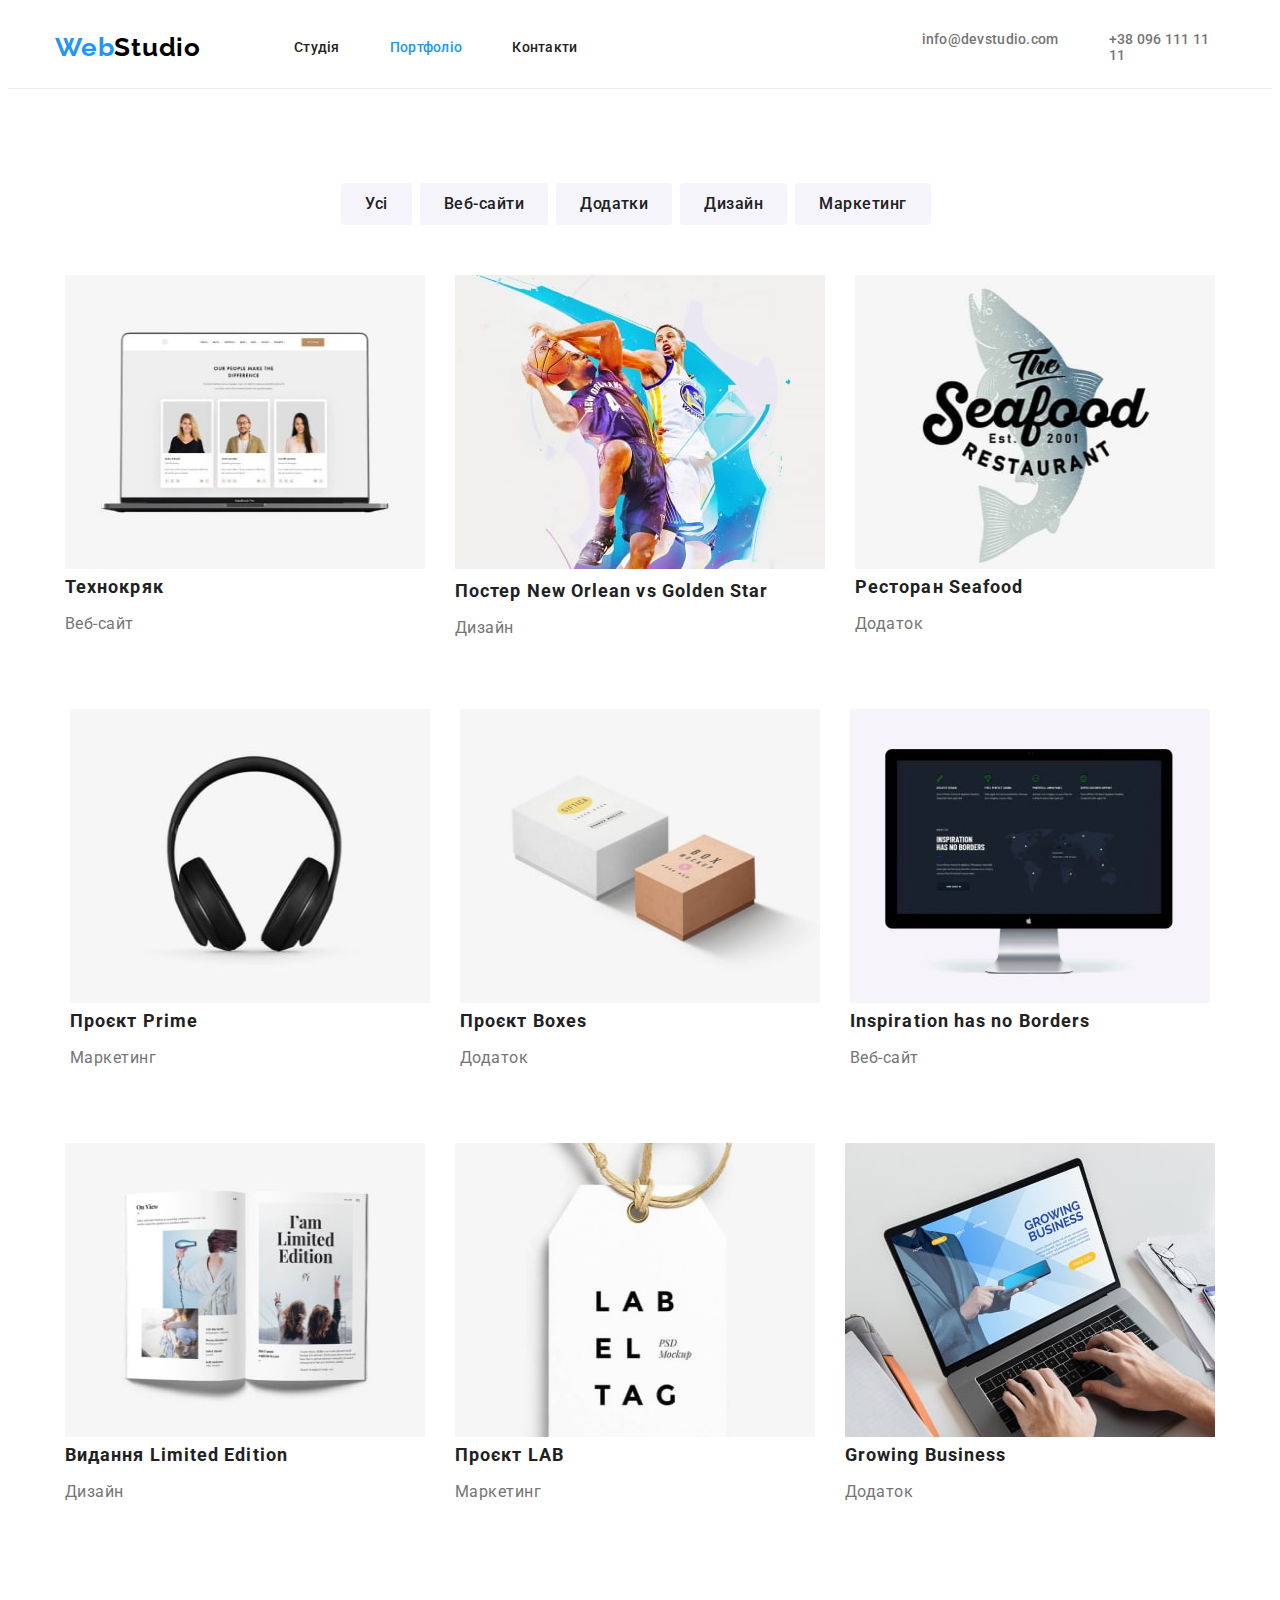
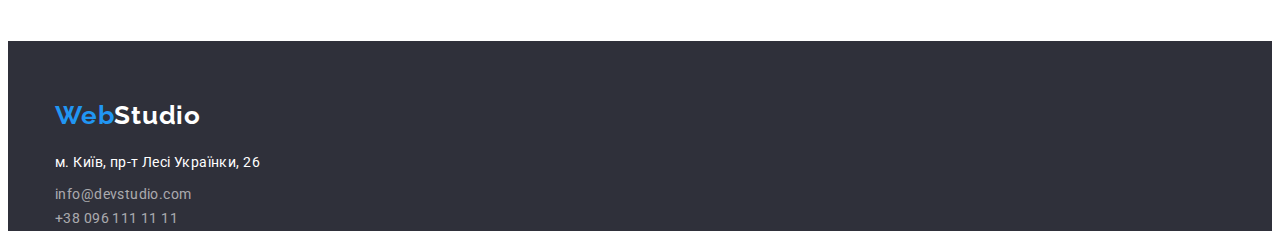
==== portfolio.html @ eb22073c "update css" ====
<!DOCTYPE html>
<html lang="uk">
  <head>
    <meta charset="UTF-8" />
    <meta http-equiv="X-UA-Compatible" content="IE=edge" />
    <meta name="viewport" content="width=device-width, initial-scale=1.0" />
    <link rel="preconnect" href="https://fonts.googleapis.com" />
    <link rel="preconnect" href="https://fonts.gstatic.com" crossorigin />
    <link
      href="https://fonts.googleapis.com/css2?family=Raleway:wght@700&family=Roboto:wght@400;500;700&display=swap"
      rel="stylesheet"
    />
    <link
      rel="stylesheet"
      href="https://cdnjs.cloudflare.com/ajax/libs/modern-normalize/1.1.0/modern-normalize.min.css"
      integrity="sha512-wpPYUAdjBVSE4KJnH1VR1HeZfpl1ub8YT/NKx4PuQ5NmX2tKuGu6U/JRp5y+Y8XG2tV+wKQpNHVUX03MfMFn9Q=="
      crossorigin="anonymous"
      referrerpolicy="no-referrer"
    />
    <link rel="stylesheet" href="./css/styles.css" />
    <title>WebStudio</title>
  </head>
  <body>
    <header class="header">
      <div class="container header-container">
        <nav class="header-nav">
          <a class="logo link" href="index.html"
            ><span class="logo-left-side">Web</span>Studio</a
          >
          <ul class="header-list">
            <li class="header-item">
              <a class="header-link link" href="index.html">Студія</a>
            </li>
            <li>
              <a class="header-link-blue link" href="portfolio.html"
                >Портфоліо</a
              >
            </li>
            <li>
              <a class="header-link link" href="#">Контакти</a>
            </li>
          </ul>
        </nav>
        <ul class="header-contacts">
          <li>
            <a
              class="header-contacts-list link"
              href="mailto:info@devstudio.com"
              >info@devstudio.com</a
            >
          </li>
          <li>
            <a class="header-contacts-link link" href="tel:+380961111111"
              >+38 096 111 11 11</a
            >
          </li>
        </ul>
      </div>
    </header>
    <main>
      <section class="filter-section section">
        <h1 class="visually-hidden">Портфоліо</h1>
        <div class="container">
          <ul class="filter-list list">
            <li class="filter-item">
              <button class="filter-button" type="button">Усі</button>
            </li>
            <li class="filter-item">
              <button class="filter-button" type="button">Веб-сайти</button>
            </li>
            <li class="filter-item">
              <button class="filter-button" type="button">Додатки</button>
            </li>
            <li class="filter-item">
              <button class="filter-button" type="button">Дизайн</button>
            </li>
            <li class="filter-item">
              <button class="filter-button" type="button">Маркетинг</button>
            </li>
          </ul>
        </div>
        <div class="container">
          <ul class="top-filter-list list">
            <li class="portfolio-item">
              <a class="link" href="#">
                <img
                  class="portfolio-image"
                  src="./images/tehnokryak.jpg"
                  alt="tehnokryak"
                  width="370"
                  height="294"
                />
                <div class="portfolio-image"></div>
                <h2 class="filter-title">Технокряк</h2>
                <p class="filter-text">Веб-сайт</p>
              </a>
            </li>
            <li class="portfolio-item">
              <a class="link" href="#">
                <img
                  src="./images/poster.jpg"
                  alt="poster"
                  width="370"
                  height="294"
                />
                <div class="portfolio-image"></div>
                <h2 class="filter-title">Постер New Orlean vs Golden Star</h2>
                <p class="filter-text">Дизайн</p>
              </a>
            </li>
            <li class="portfolio-item">
              <a class="link" href="#">
                <img
                  class="portfolio-image"
                  src="./images/restaurant.jpg"
                  alt="restaurant logo"
                  width="370"
                  height="294"
                />
                <div class="portfolio-image"></div>
                <h2 class="filter-title">Ресторан Seafood</h2>
                <p class="filter-text">Додаток</p></a
              >
            </li>
            <li class="portfolio-item">
              <a class="link" href="#">
                <img
                  class="portfolio-image"
                  src="./images/proektprime.jpg"
                  alt="headphone"
                  width="370"
                  height="294"
                />
                <div class="portfolio-image"></div>
                <h2 class="filter-title">Проєкт Prime</h2>
                <p class="filter-text">Маркетинг</p></a
              >
            </li>
            <li class="portfolio-item">
              <a class="link" href="#">
                <img
                  class="portfolio-image"
                  src="./images/proectboxes.jpg"
                  alt="boxes"
                  width="370"
                  height="294"
                />
                <div class="portfolio-image"></div>
                <h2 class="filter-title">Проєкт Boxes</h2>
                <p class="filter-text">Додаток</p>
              </a>
            </li>
            <li class="portfolio-item">
              <a class="link" href="#">
                <img
                  class="portfolio-image"
                  src="./images/inspiration.jpg"
                  alt="no borders"
                  width="370"
                  height="294"
                />
                <div class="portfolio-image"></div>
                <h2 class="filter-title">Inspiration has no Borders</h2>
                <p class="filter-text">Веб-сайт</p></a
              >
            </li>
            <li class="portfolio-item">
              <a class="link" href="#">
                <img
                  class="portfolio-image"
                  src="./images/limitededition.jpg"
                  alt="edition"
                  width="370"
                  height="294"
                />
                <div class="portfolio-image"></div>
                <h2 class="filter-title">Видання Limited Edition</h2>
                <p class="filter-text">Дизайн</p></a
              >
            </li>
            <li class="portfolio-item">
              <a class="link" href="#">
                <img
                  class="portfolio-image"
                  src="./images/proectlab.jpg"
                  alt="tag with an inscription"
                  width="370"
                  height="294"
                />
                <div class="portfolio-image"></div>
                <h2 class="filter-title">Проєкт LAB</h2>
                <p class="filter-text">Маркетинг</p></a
              >
            </li>
            <li>
              <a class="link" href="#">
                <img
                  class="portfolio-image"
                  src="./images/growingbusiness.jpg"
                  alt="work on a computer"
                  width="370"
                  height="294"
                />
                <div class="portfolio-image"></div>
                <h2 class="filter-title">Growing Business</h2>
                <p class="filter-text">Додаток</p></a
              >
            </li>
          </ul>
        </div>
      </section>
    </main>
    <footer class="footer-adress">
      <div class="container">
    <a class="logo-footer link" href="index.html"
            ><span class="logo-left-side">Web</span
            ><span class="logo-right-side">Studio</span></a
          >
          <address>
              <ul class="adress-list">
                <li class="footer-adress-item">
                  <a
                    class="footer-adress-link link"
                    href="https://goo.gl/maps/MC5bt9fXccvL5yPa8"
                    target="_blank"
                    rel="noopener noreferrer nofollow"
                  >
                    м. Київ, пр-т Лесі Українки, 26
                  </a>
                </li>
                <li class="footer-contacts-list">
                  <a
                    class="footer-contacts-link link"
                    href="mailto:info@devstudio.com"
                    >info@devstudio.com</a
                  >
                </li>
                <li class="footer-contacts-item">
                  <a class="footer-contacts-link link" href="tel:+380961111111"
                    >+38 096 111 11 11</a
                  >
                </li>
              </ul>
            </div>
          </address>
        </footer>
      </body>
    </html>
---- css/styles.css ----
:root {
  --top-color: #212121;
  --medium-color: #ffffff;
  --back-color: #2196f3;
  --main-fs: 14px;
  --logo-color: #000;
  --hero-color: #757575;
  --big-color: #2f303a;
  --small-color: #f5f4fa;
  --min-color: rgba(255, 255, 255, 0.6);
  --btn-color: #188ce8;
}
p,
h1,
h2,
h3,
h4,
h5,
h6 {
  margin: 0;
}
ul,
ol {
  margin: 0;
  padding-left: 0;
  list-style: none;
}
*,
::before,
::after {
  box-sizing: border-box;
}
body {
  font-family: "Roboto", sans-serif;
  color: var(--top-color);
  background-color: var(--medium-color);
}
.link {
  text-decoration: none;
}
.container {
  width: 1200px;
  padding-left: 15px;
  padding-right: 15px;
  margin-left: auto;
  margin-right: auto;
}
.section {
  padding-top: 94px;
  padding-bottom: 94px;
}
.img {
  display: block;
}
/*---------------HEADER--------------*/
.header {
  border-bottom: 1px solid #ececec;
}
.header-nav {
  display: flex;
  align-items: center;
  margin-left: auto;
}
.header-list {
  display: flex;
  gap: 50px;
  align-items: center;
}
.header-container {
  display: flex;
  height: 80px;
  align-items: center;
}

.logo {
  font-family: "Raleway", sans-serif;
  font-weight: 700;
  font-size: 26px;
  line-height: 1.14;
  letter-spacing: 0.03em;
  color: var(--logo-color);
  margin-right: 93px;
  text-decoration: none;
}
.logo-left-side {
  color: var(--back-color);
}
.header-link-blue {
  font-weight: 500;
  font-size: var(--main-fs);
  line-height: 1.14;
  letter-spacing: 0.02em;
  color: var(--back-color);
  display: block;
  padding-top: 32px;
  padding-bottom: 32px;
  text-decoration: none;
}
.header-link {
  font-weight: 500;
  font-size: var(--main-fs);
  line-height: 1.14;
  letter-spacing: 0.02em;
  color: var(--top-color);
  display: block;
  padding-top: 32px;
  padding-bottom: 32px;
  text-decoration: none;
}
.header-link:hover,
.header-link:focus {
  color: var(--back-color);
}
.header-contacts {
  display: flex;
  margin-left: 344px;
  gap: 50px;
}
.header-contacts-list {
  font-weight: 500;
  font-size: var(--main-fs);
  line-height: 1.14;
  letter-spacing: 0.02em;
  color: var(--hero-color);
  display: block;
  padding-top: 32px;
  padding-bottom: 32px;
  text-decoration: none;
}
.header-contacts-list:hover,
.header-contacts-list:focus {
  color: var(--back-color);
}
.header-contacts-link {
  font-weight: 500;
  font-size: var(--main-fs);
  line-height: 1.14;
  letter-spacing: 0.02em;
  color: var(--hero-color);
  display: block;
  padding-top: 32px;
  padding-bottom: 32px;
  text-decoration: none;
}
.header-contacts-link:hover,
.header-contacts-link:focus {
  color: var(--back-color);
}
/*-----------MAIN-----------*/

.hero {
  background-color: var(--big-color);
  text-align: center;
  padding-top: 200px;
  padding-bottom: 200px;
}
.container-hero {
  width: 1200px;
  padding-left: 15px;
  padding-right: 15px;
  margin-left: auto;
  margin-right: auto;
}
.hero-title {
  font-weight: 900;
  font-size: 44px;
  line-height: 1.36;
  text-align: center;
  letter-spacing: 0.06em;
  color: var(--medium-color);
  padding-bottom: 30px;
  max-width: 700px;
  margin: 0 auto;
}
/*----------????????????----------*/
.hero-button {
  font-family: inherit;
  font-style: normal;
  font-weight: 700;
  font-size: 16px;
  line-height: 1.88;
  border-radius: 4px;
  text-align: center;
  letter-spacing: 0.06em;
  color: var(--medium-color);
  background-color: var(--back-color);
  cursor: pointer;
  border-color: transparent;
  display: block;
  margin: 0 auto;
  padding: 10px 32px;
}

.hero-button:hover,
.hero-button:focus {
  background-color: var(--btn-color);
}

/*-------------FEATURES------------*/

.features {
  padding-bottom: 47px;
}
.visually-hidden {
  position: absolute;
  white-space: nowrap;
  width: 1px;
  height: 1px;
  overflow: hidden;
  border: 0;
  padding: 0;
  clip: rect(0 0 0 0);
  clip-path: inset(50%);
  margin: -1px;
}
.features-list {
  display: flex;
  gap: 30px;
}

.features-list-title {
  font-weight: 700;
  font-size: var(--main-fs);
  line-height: 1.14;
  letter-spacing: 0.03em;
  text-transform: uppercase;
  color: var(--top-color);
  height: 16px;
  width: 270px;
  margin-bottom: 10px;
}
.features-text {
  font-size: var(--main-fs);
  line-height: 1.71;
  letter-spacing: 0.03em;
  color: var(--hero-color);
}
/*--------------WORK------------*/
.working {
  padding-top: 47px;
}
.work-list {
  display: flex;
  justify-content: center;
}
.work-item {
  margin: 0 auto;
  margin-bottom: 94px;
}
.title {
  font-weight: 700;
  font-size: 36px;
  line-height: 1.17;
  text-align: center;
  letter-spacing: 0.03em;
  color: var(--top-color);
  padding-bottom: 50px;
}
.work-image {
  display: block;
  max-width: 100%;
}
/*-------------SPECIALISTS------------*/
.specialists {
  background-color: var(--small-color);
}
.specialists-list {
  display: flex;
  justify-content: center;
}
.specialists-image {
  display: block;
  max-width: 100%;
}
.specialists-div {
  padding: 30px 10px;
}

.top-title {
  font-weight: 700;
  font-size: 36px;
  line-height: 1.17;
  text-align: center;
  letter-spacing: 0.03em;
  color: var(--top-color);
  padding-bottom: 50px;
  margin: 0 auto;
}
.specialists-title {
  font-weight: 500;
  font-size: 16px;
  line-height: 1.2;
  text-align: center;
  letter-spacing: 0.03em;
  color: var(--top-color);
  margin-bottom: 10px;
}

.specialists-item {
  background-color: var(--medium-color);
  width: calc((100% - 90px) / 4);
  border-radius: 0px 0px 4px 4px;
  box-shadow: 0px 1px 3px;
}
.specialists-item:not(:last-child) {
  margin-right: 30px;
}
.specialists-text {
  font-size: 16px;
  line-height: 1.2;
  text-align: center;
  letter-spacing: 0.03em;
  color: var(--hero-color);
}
/*-------------FOOTER------------*/
.footer-adress {
  background-color: var(--big-color);
}
.logo-footer {
  font-family: "Raleway", sans-serif;
  font-weight: 700;
  font-size: 26px;
  line-height: 1.14;
  letter-spacing: 0.03em;
  color: var(--logo-color);
  display: block;
  padding-top: 60px;
  margin-bottom: 20px;
}
.logo-right-side {
  color: var(--medium-color);
}
.footer-adress-link {
  font-style: normal;
  font-size: var(--main-fs);
  line-height: 1.71;
  letter-spacing: 0.03em;
  color: var(--medium-color);
  display: block;
  margin-bottom: 9px;
}
.footer-adress-link:hover,
.footer-adress-link:focus {
  color: var(--back-color);
}
.footer-contacts-link {
  font-style: normal;
  font-size: var(--main-fs);
  line-height: 1.71;
  letter-spacing: 0.03em;
  color: var(--min-color);
  display: block;
  margin-bottom: 9px;
}
.footer-contacts-link:hover,
.footer-contacts-link:focus {
  color: var(--back-color);
}
.footer-contacts-link:last-child {
  margin-bottom: 0;
}
/*------------PORTFOLIO---------*/
.filter-section {
  padding-top: 94px;
}
.filter-list {
  display: flex;
  justify-content: center;
  margin-bottom: 50px;
}
.filter-item {
  margin-right: 8px;
}
.filter-button {
  font-family: inherit;
  font-style: normal;
  font-weight: 500;
  font-size: 16px;
  line-height: 1.62;
  text-align: center;
  letter-spacing: 0.03em;
  color: var(--top-color);
  background-color: var(--small-color);
  cursor: pointer;
  border-color: transparent;
  border-radius: 4px;
  padding: 6px 22px;
}
.filter-button:hover,
.filter-button:focus {
  background-color: var(--back-color);
  color: var(--medium-color);
}
.filter-title {
  font-weight: 700;
  font-size: 18px;
  line-height: 2;
  letter-spacing: 0.06em;
  color: var(--top-color);
  margin: 0px 0px 4px;
}
.filter-text {
  font-size: 16px;
  line-height: 1.88;
  letter-spacing: 0.03em;
  color: var(--hero-color);
}
.top-filter-list {
  display: flex;
  flex-wrap: wrap;
  align-content: center;
  justify-content: center;
  gap: 30px;
}
.portfolio-image {
  display: block;
  max-width: 100%;
}
.portfolio-item {
  width: 370px;
  height: 404px;
  flex-basis: calc(100% / 3 - 30px);
  border: 0px 4px 4px 4px;
}
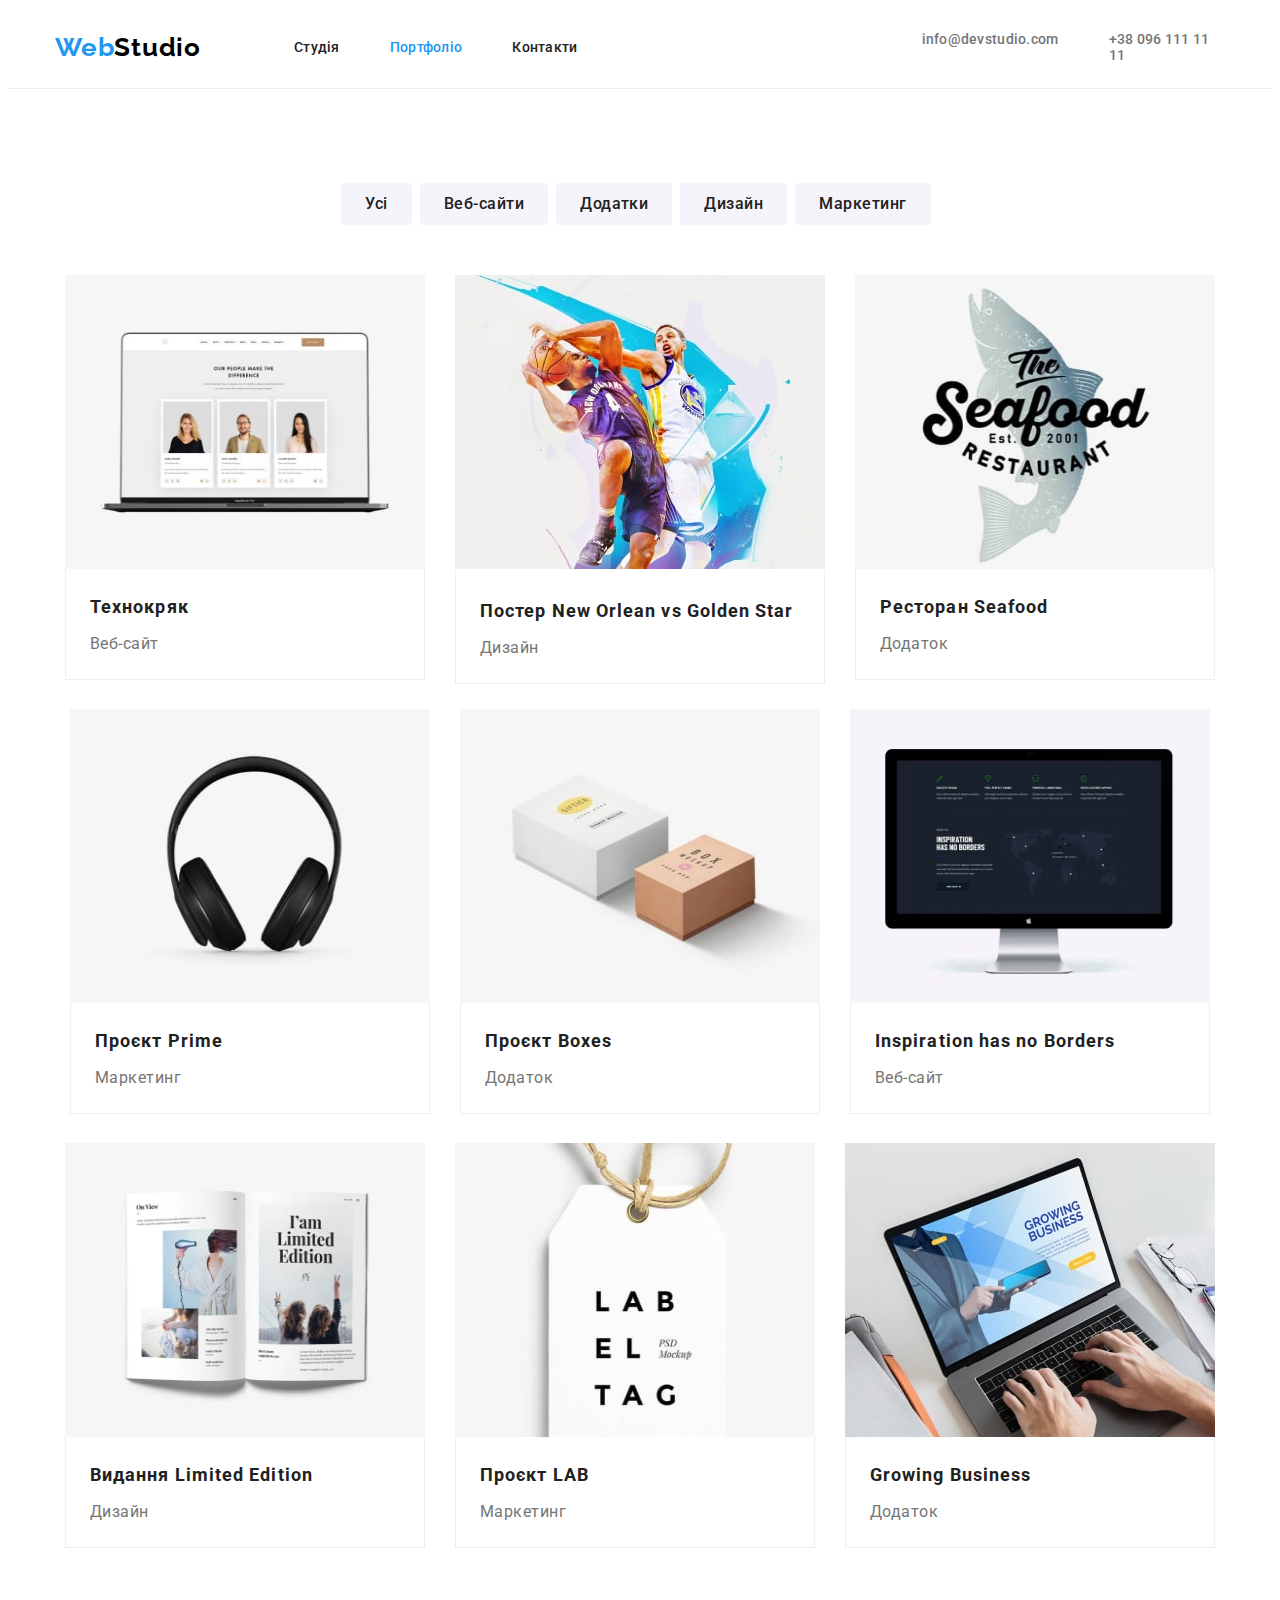
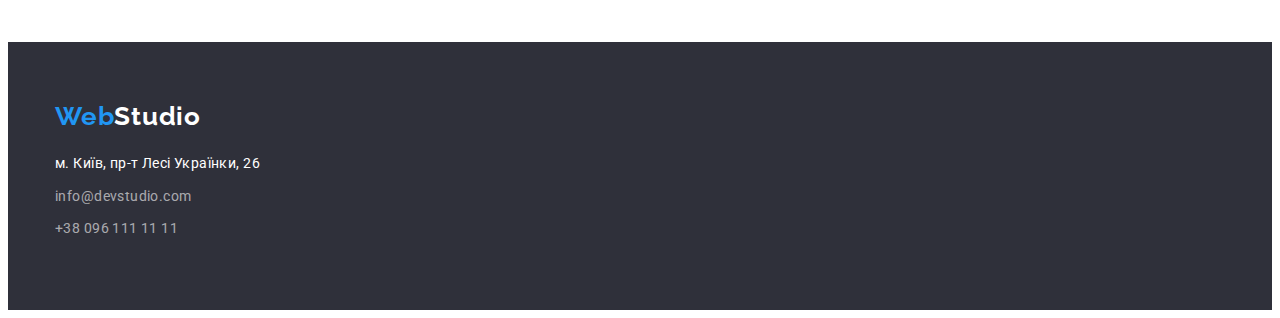
==== commit 3fbc91c5: "update css file" ====
--- a/portfolio.html
+++ b/portfolio.html
@@ -90,9 +90,10 @@
                   width="370"
                   height="294"
                 />
-                <div class="portfolio-image"></div>
-                <h2 class="filter-title">Технокряк</h2>
-                <p class="filter-text">Веб-сайт</p>
+                <div class="portfolio-info">
+                  <h2 class="filter-title">Технокряк</h2>
+                  <p class="filter-text">Веб-сайт</p>
+                </div>
               </a>
             </li>
             <li class="portfolio-item">
@@ -103,9 +104,10 @@
                   width="370"
                   height="294"
                 />
-                <div class="portfolio-image"></div>
-                <h2 class="filter-title">Постер New Orlean vs Golden Star</h2>
-                <p class="filter-text">Дизайн</p>
+                <div class="portfolio-info">
+                  <h2 class="filter-title">Постер New Orlean vs Golden Star</h2>
+                  <p class="filter-text">Дизайн</p>
+                </div>
               </a>
             </li>
             <li class="portfolio-item">
@@ -117,10 +119,11 @@
                   width="370"
                   height="294"
                 />
-                <div class="portfolio-image"></div>
-                <h2 class="filter-title">Ресторан Seafood</h2>
-                <p class="filter-text">Додаток</p></a
-              >
+                <div class="portfolio-info">
+                  <h2 class="filter-title">Ресторан Seafood</h2>
+                  <p class="filter-text">Додаток</p>
+                </div>
+              </a>
             </li>
             <li class="portfolio-item">
               <a class="link" href="#">
@@ -131,10 +134,11 @@
                   width="370"
                   height="294"
                 />
-                <div class="portfolio-image"></div>
-                <h2 class="filter-title">Проєкт Prime</h2>
-                <p class="filter-text">Маркетинг</p></a
-              >
+                <div class="portfolio-info">
+                  <h2 class="filter-title">Проєкт Prime</h2>
+                  <p class="filter-text">Маркетинг</p>
+                </div>
+              </a>
             </li>
             <li class="portfolio-item">
               <a class="link" href="#">
@@ -145,9 +149,10 @@
                   width="370"
                   height="294"
                 />
-                <div class="portfolio-image"></div>
-                <h2 class="filter-title">Проєкт Boxes</h2>
-                <p class="filter-text">Додаток</p>
+                <div class="portfolio-info">
+                  <h2 class="filter-title">Проєкт Boxes</h2>
+                  <p class="filter-text">Додаток</p>
+                </div>
               </a>
             </li>
             <li class="portfolio-item">
@@ -159,10 +164,11 @@
                   width="370"
                   height="294"
                 />
-                <div class="portfolio-image"></div>
-                <h2 class="filter-title">Inspiration has no Borders</h2>
-                <p class="filter-text">Веб-сайт</p></a
-              >
+                <div class="portfolio-info">
+                  <h2 class="filter-title">Inspiration has no Borders</h2>
+                  <p class="filter-text">Веб-сайт</p>
+                </div>
+              </a>
             </li>
             <li class="portfolio-item">
               <a class="link" href="#">
@@ -173,10 +179,11 @@
                   width="370"
                   height="294"
                 />
-                <div class="portfolio-image"></div>
-                <h2 class="filter-title">Видання Limited Edition</h2>
-                <p class="filter-text">Дизайн</p></a
-              >
+                <div class="portfolio-info">
+                  <h2 class="filter-title">Видання Limited Edition</h2>
+                  <p class="filter-text">Дизайн</p>
+                </div>
+              </a>
             </li>
             <li class="portfolio-item">
               <a class="link" href="#">
@@ -187,10 +194,11 @@
                   width="370"
                   height="294"
                 />
-                <div class="portfolio-image"></div>
-                <h2 class="filter-title">Проєкт LAB</h2>
-                <p class="filter-text">Маркетинг</p></a
-              >
+                <div class="portfolio-info">
+                  <h2 class="filter-title">Проєкт LAB</h2>
+                  <p class="filter-text">Маркетинг</p>
+                </div>
+              </a>
             </li>
             <li>
               <a class="link" href="#">
@@ -201,10 +209,11 @@
                   width="370"
                   height="294"
                 />
-                <div class="portfolio-image"></div>
-                <h2 class="filter-title">Growing Business</h2>
-                <p class="filter-text">Додаток</p></a
-              >
+                <div class="portfolio-info">
+                  <h2 class="filter-title">Growing Business</h2>
+                  <p class="filter-text">Додаток</p>
+                </div>
+              </a>
             </li>
           </ul>
         </div>
@@ -212,37 +221,37 @@
     </main>
     <footer class="footer-adress">
       <div class="container">
-    <a class="logo-footer link" href="index.html"
-            ><span class="logo-left-side">Web</span
-            ><span class="logo-right-side">Studio</span></a
-          >
-          <address>
-              <ul class="adress-list">
-                <li class="footer-adress-item">
-                  <a
-                    class="footer-adress-link link"
-                    href="https://goo.gl/maps/MC5bt9fXccvL5yPa8"
-                    target="_blank"
-                    rel="noopener noreferrer nofollow"
-                  >
-                    м. Київ, пр-т Лесі Українки, 26
-                  </a>
-                </li>
-                <li class="footer-contacts-list">
-                  <a
-                    class="footer-contacts-link link"
-                    href="mailto:info@devstudio.com"
-                    >info@devstudio.com</a
-                  >
-                </li>
-                <li class="footer-contacts-item">
-                  <a class="footer-contacts-link link" href="tel:+380961111111"
-                    >+38 096 111 11 11</a
-                  >
-                </li>
-              </ul>
-            </div>
-          </address>
-        </footer>
-      </body>
-    </html>+        <a class="logo-footer link" href="index.html"
+          ><span class="logo-left-side">Web</span
+          ><span class="logo-right-side">Studio</span></a
+        >
+        <address>
+          <ul class="adress-list">
+            <li class="footer-adress-item">
+              <a
+                class="footer-adress-link link"
+                href="https://goo.gl/maps/MC5bt9fXccvL5yPa8"
+                target="_blank"
+                rel="noopener noreferrer nofollow"
+              >
+                м. Київ, пр-т Лесі Українки, 26
+              </a>
+            </li>
+            <li class="footer-contacts-list">
+              <a
+                class="footer-contacts-link link"
+                href="mailto:info@devstudio.com"
+                >info@devstudio.com</a
+              >
+            </li>
+            <li class="footer-contacts-item">
+              <a class="footer-contacts-link link" href="tel:+380961111111"
+                >+38 096 111 11 11</a
+              >
+            </li>
+          </ul>
+        </address>
+      </div>
+    </footer>
+  </body>
+</html>
--- a/css/styles.css
+++ b/css/styles.css
@@ -315,6 +315,8 @@
 /*-------------FOOTER------------*/
 .footer-adress {
   background-color: var(--big-color);
+  padding-top: 60px;
+  padding-bottom: 60px;
 }
 .logo-footer {
   font-family: "Raleway", sans-serif;
@@ -323,9 +325,6 @@
   line-height: 1.14;
   letter-spacing: 0.03em;
   color: var(--logo-color);
-  display: block;
-  padding-top: 60px;
-  margin-bottom: 20px;
 }
 .logo-right-side {
   color: var(--medium-color);
@@ -337,6 +336,7 @@
   letter-spacing: 0.03em;
   color: var(--medium-color);
   display: block;
+  margin-top: 20px;
   margin-bottom: 9px;
 }
 .footer-adress-link:hover,
@@ -350,15 +350,15 @@
   letter-spacing: 0.03em;
   color: var(--min-color);
   display: block;
-  margin-bottom: 9px;
 }
 .footer-contacts-link:hover,
 .footer-contacts-link:focus {
   color: var(--back-color);
 }
-.footer-contacts-link:last-child {
-  margin-bottom: 0;
-}
+.adress-list :first-child {
+  margin-bottom: 9px;
+}
+
 /*------------PORTFOLIO---------*/
 .filter-section {
   padding-top: 94px;
@@ -420,5 +420,10 @@
   width: 370px;
   height: 404px;
   flex-basis: calc(100% / 3 - 30px);
-  border: 0px 4px 4px 4px;
-}
+}
+.portfolio-info {
+  padding: 20px 24px;
+  border-left: 1px solid #eeeeee;
+  border-bottom: 1px solid #eeeeee;
+  border-right: 1px solid #eeeeee;
+}
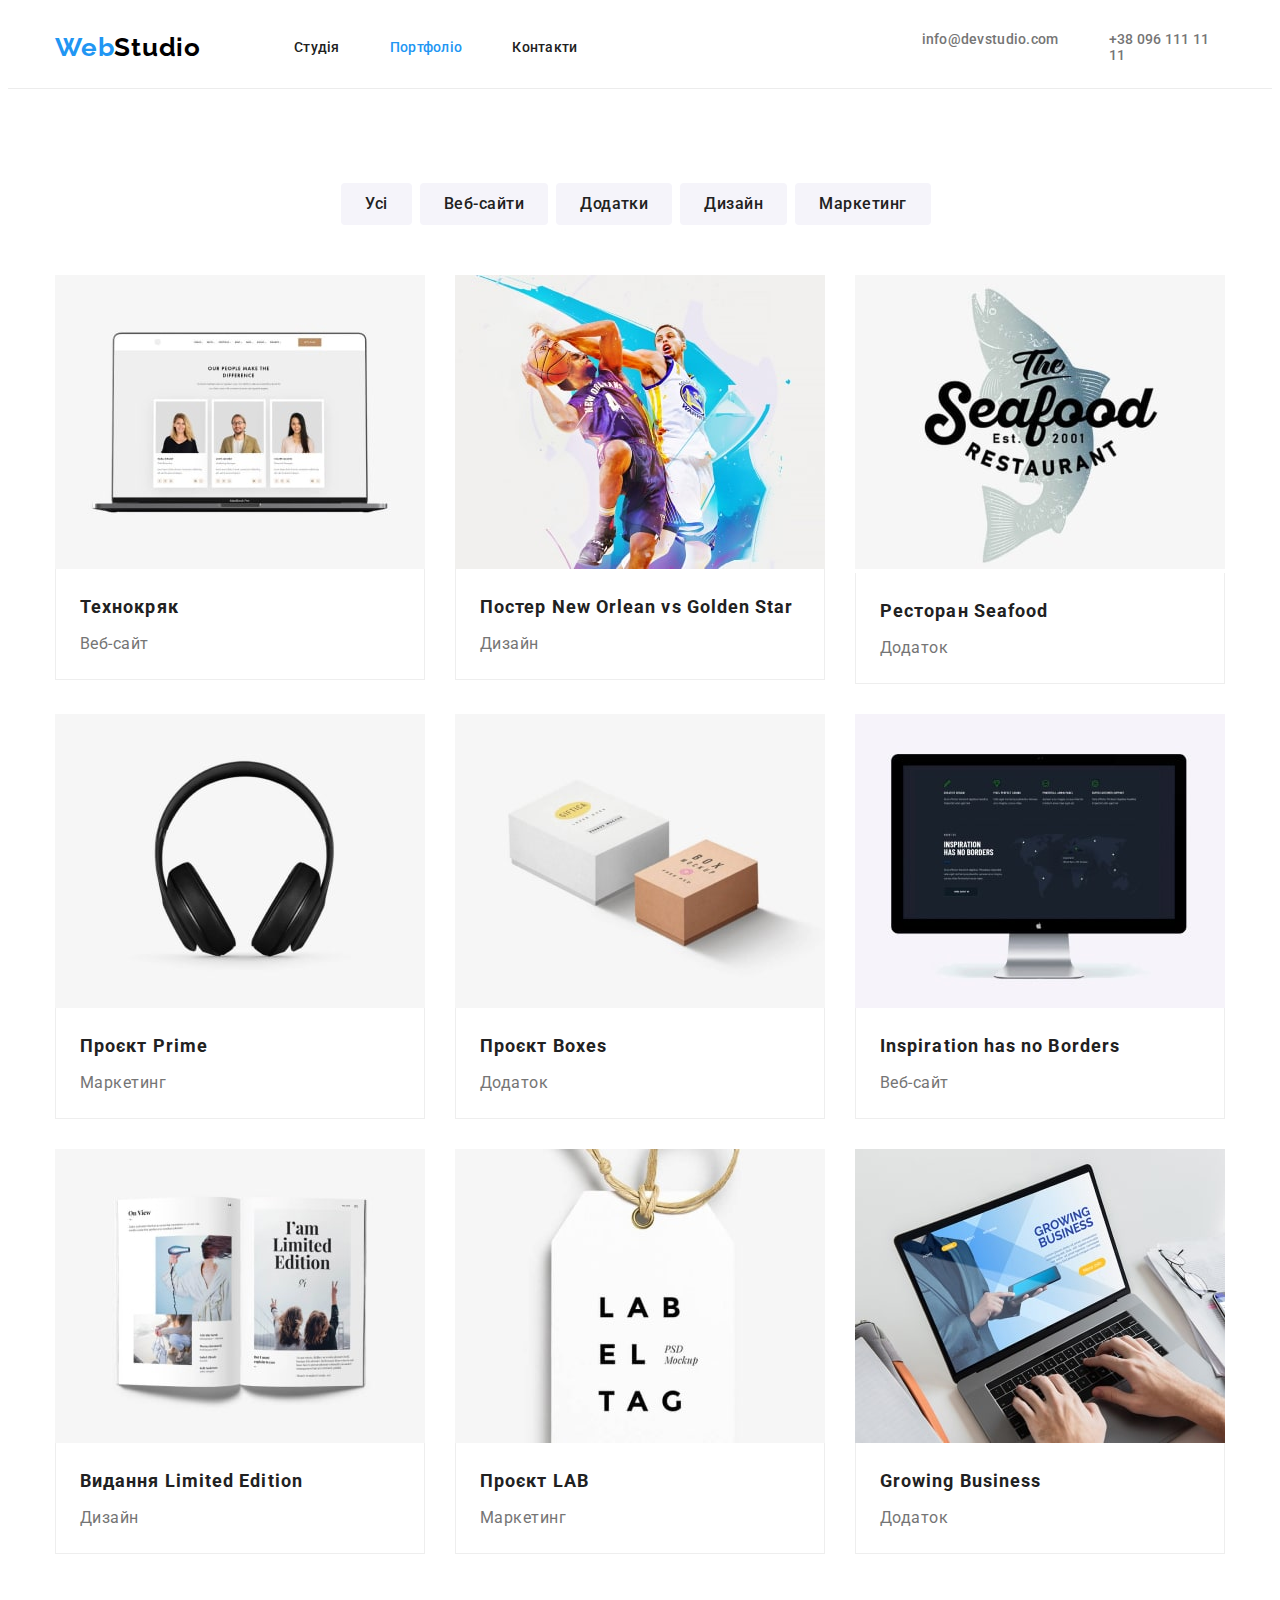
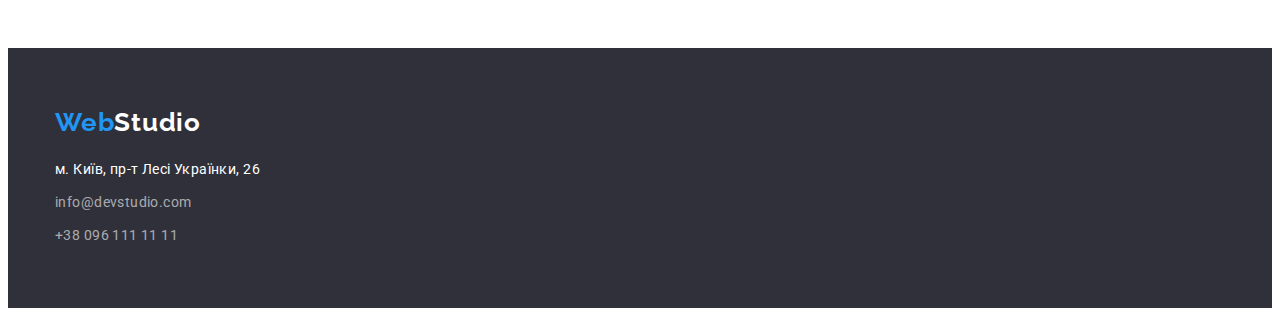
==== commit 8c3a9dc1: "update" ====
--- a/portfolio.html
+++ b/portfolio.html
@@ -99,6 +99,7 @@
             <li class="portfolio-item">
               <a class="link" href="#">
                 <img
+                  class="portfolio-image"
                   src="./images/poster.jpg"
                   alt="poster"
                   width="370"
@@ -113,7 +114,6 @@
             <li class="portfolio-item">
               <a class="link" href="#">
                 <img
-                  class="portfolio-image"
                   src="./images/restaurant.jpg"
                   alt="restaurant logo"
                   width="370"
--- a/css/styles.css
+++ b/css/styles.css
@@ -168,9 +168,9 @@
   text-align: center;
   letter-spacing: 0.06em;
   color: var(--medium-color);
-  padding-bottom: 30px;
   max-width: 700px;
   margin: 0 auto;
+  margin-bottom: 30px;
 }
 /*----------????????????----------*/
 .hero-button {
@@ -242,10 +242,7 @@
 .work-list {
   display: flex;
   justify-content: center;
-}
-.work-item {
-  margin: 0 auto;
-  margin-bottom: 94px;
+  gap: 30px;
 }
 .title {
   font-weight: 700;
@@ -254,7 +251,7 @@
   text-align: center;
   letter-spacing: 0.03em;
   color: var(--top-color);
-  padding-bottom: 50px;
+  margin-bottom: 50px;
 }
 .work-image {
   display: block;
@@ -283,8 +280,8 @@
   text-align: center;
   letter-spacing: 0.03em;
   color: var(--top-color);
-  padding-bottom: 50px;
   margin: 0 auto;
+  margin-bottom: 50px;
 }
 .specialists-title {
   font-weight: 500;
@@ -300,7 +297,8 @@
   background-color: var(--medium-color);
   width: calc((100% - 90px) / 4);
   border-radius: 0px 0px 4px 4px;
-  box-shadow: 0px 1px 3px;
+  box-shadow: 0px 1px 3px rgba(0, 0, 0, 0.12), 0px 1px 1px rgba(0, 0, 0, 0.14),
+    0px 2px 1px rgba(0, 0, 0, 0.2);
 }
 .specialists-item:not(:last-child) {
   margin-right: 30px;
@@ -313,6 +311,10 @@
   color: var(--hero-color);
 }
 /*-------------FOOTER------------*/
+.adress-list li:nth-child(2) {
+  margin-top: 9px;
+  margin-bottom: 9px;
+}
 .footer-adress {
   background-color: var(--big-color);
   padding-top: 60px;
@@ -329,15 +331,15 @@
 .logo-right-side {
   color: var(--medium-color);
 }
+.footer-adress-item {
+  margin-top: 20px;
+}
 .footer-adress-link {
   font-style: normal;
   font-size: var(--main-fs);
   line-height: 1.71;
   letter-spacing: 0.03em;
   color: var(--medium-color);
-  display: block;
-  margin-top: 20px;
-  margin-bottom: 9px;
 }
 .footer-adress-link:hover,
 .footer-adress-link:focus {
@@ -349,14 +351,10 @@
   line-height: 1.71;
   letter-spacing: 0.03em;
   color: var(--min-color);
-  display: block;
 }
 .footer-contacts-link:hover,
 .footer-contacts-link:focus {
   color: var(--back-color);
-}
-.adress-list :first-child {
-  margin-bottom: 9px;
 }
 
 /*------------PORTFOLIO---------*/
@@ -409,7 +407,6 @@
   display: flex;
   flex-wrap: wrap;
   align-content: center;
-  justify-content: center;
   gap: 30px;
 }
 .portfolio-image {
@@ -417,9 +414,7 @@
   max-width: 100%;
 }
 .portfolio-item {
-  width: 370px;
-  height: 404px;
-  flex-basis: calc(100% / 3 - 30px);
+  flex-basis: calc((100% - 60px) / 3);
 }
 .portfolio-info {
   padding: 20px 24px;
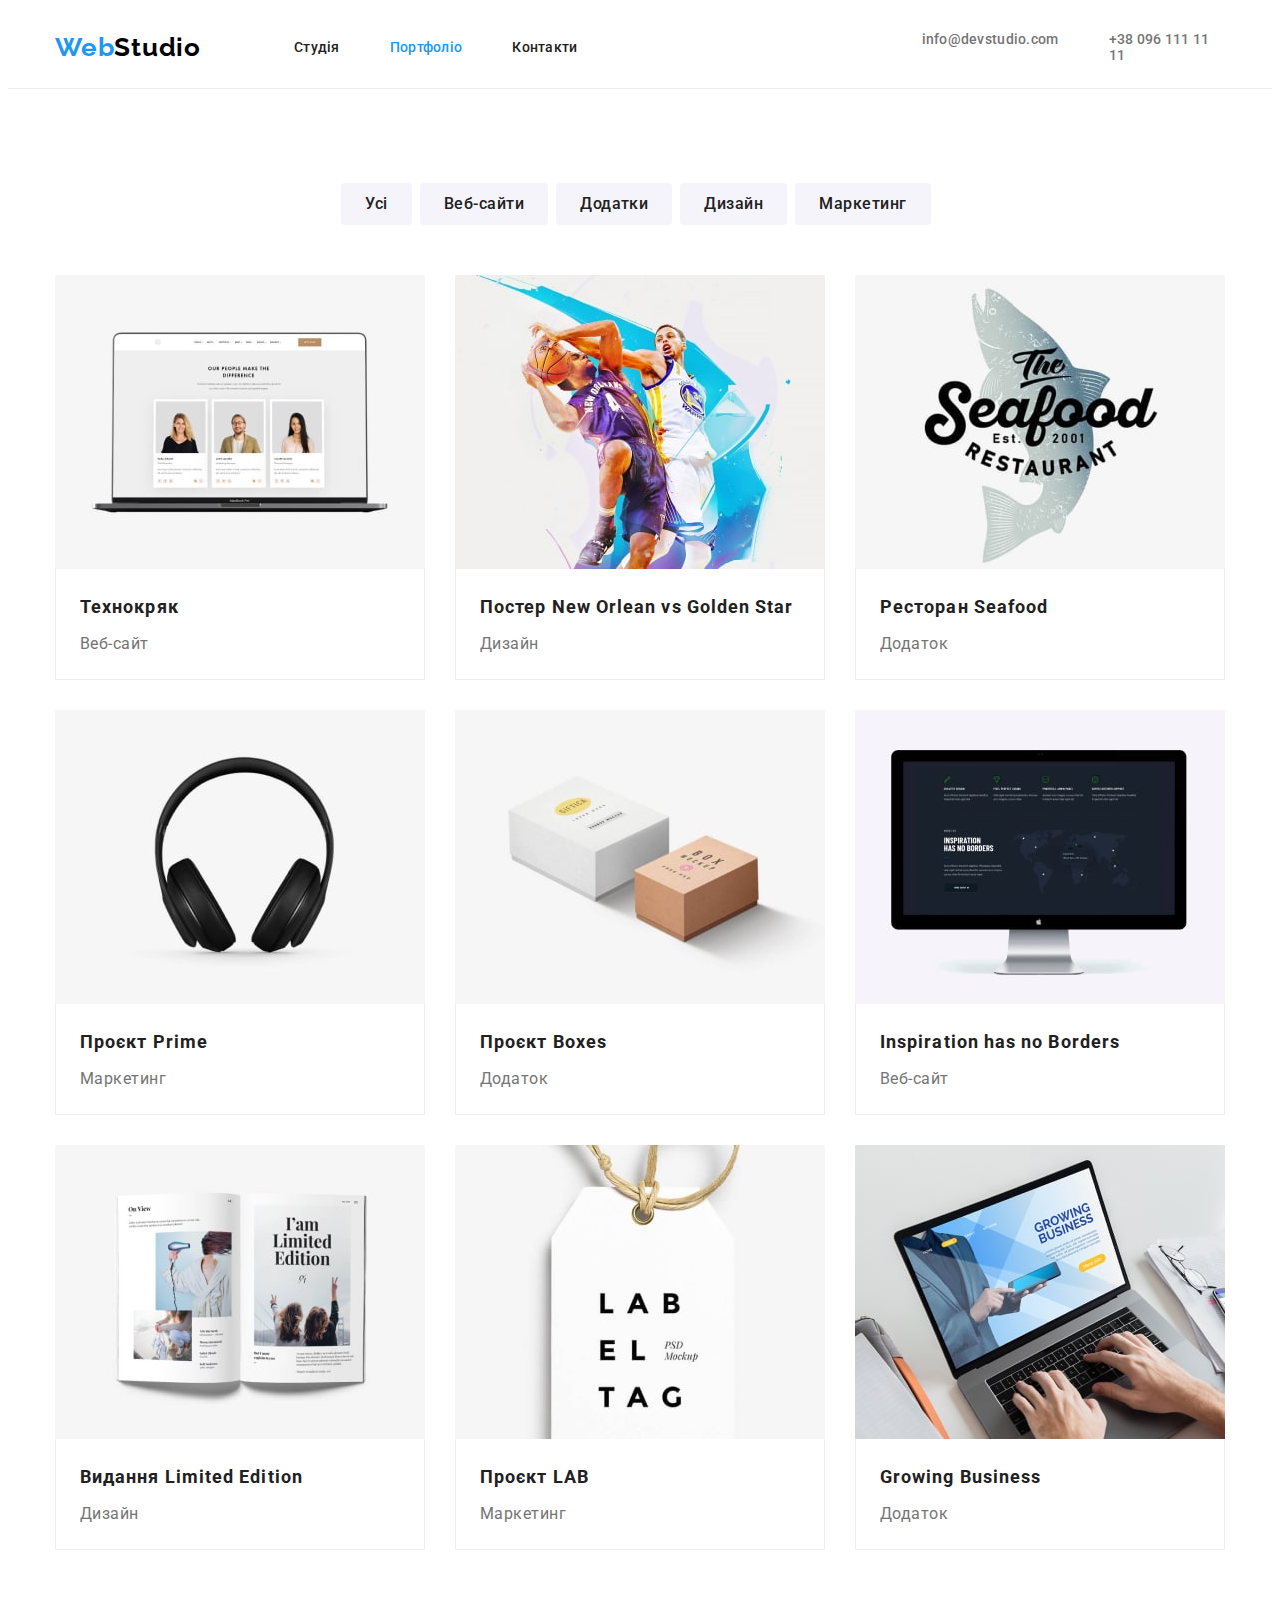
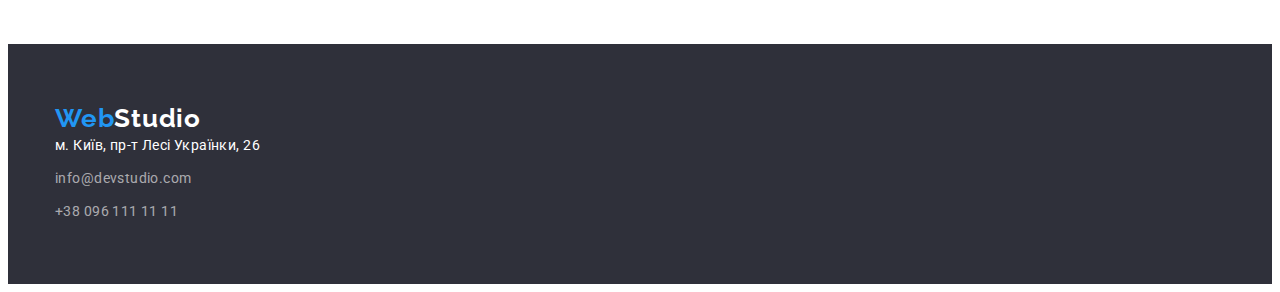
==== commit c3ff1e13: "update css" ====
--- a/portfolio.html
+++ b/portfolio.html
@@ -1,5 +1,5 @@
 <!DOCTYPE html>
-<html lang="uk">
+<html
   <head>
     <meta charset="UTF-8" />
     <meta http-equiv="X-UA-Compatible" content="IE=edge" />
@@ -83,8 +83,7 @@
           <ul class="top-filter-list list">
             <li class="portfolio-item">
               <a class="link" href="#">
-                <img
-                  class="portfolio-image"
+                <img class="img"
                   src="./images/tehnokryak.jpg"
                   alt="tehnokryak"
                   width="370"
@@ -98,8 +97,7 @@
             </li>
             <li class="portfolio-item">
               <a class="link" href="#">
-                <img
-                  class="portfolio-image"
+                <img class="img"
                   src="./images/poster.jpg"
                   alt="poster"
                   width="370"
@@ -113,7 +111,7 @@
             </li>
             <li class="portfolio-item">
               <a class="link" href="#">
-                <img
+                <img class="img"
                   src="./images/restaurant.jpg"
                   alt="restaurant logo"
                   width="370"
@@ -127,8 +125,7 @@
             </li>
             <li class="portfolio-item">
               <a class="link" href="#">
-                <img
-                  class="portfolio-image"
+                <img class="img"
                   src="./images/proektprime.jpg"
                   alt="headphone"
                   width="370"
@@ -142,8 +139,7 @@
             </li>
             <li class="portfolio-item">
               <a class="link" href="#">
-                <img
-                  class="portfolio-image"
+                <img class="img"
                   src="./images/proectboxes.jpg"
                   alt="boxes"
                   width="370"
@@ -157,8 +153,7 @@
             </li>
             <li class="portfolio-item">
               <a class="link" href="#">
-                <img
-                  class="portfolio-image"
+                <img class="img"
                   src="./images/inspiration.jpg"
                   alt="no borders"
                   width="370"
@@ -172,8 +167,7 @@
             </li>
             <li class="portfolio-item">
               <a class="link" href="#">
-                <img
-                  class="portfolio-image"
+                <img class="img"
                   src="./images/limitededition.jpg"
                   alt="edition"
                   width="370"
@@ -187,8 +181,7 @@
             </li>
             <li class="portfolio-item">
               <a class="link" href="#">
-                <img
-                  class="portfolio-image"
+                <img class="img"
                   src="./images/proectlab.jpg"
                   alt="tag with an inscription"
                   width="370"
@@ -202,8 +195,7 @@
             </li>
             <li>
               <a class="link" href="#">
-                <img
-                  class="portfolio-image"
+                <img class="img"
                   src="./images/growingbusiness.jpg"
                   alt="work on a computer"
                   width="370"
--- a/css/styles.css
+++ b/css/styles.css
@@ -51,6 +51,7 @@
 }
 .img {
   display: block;
+  max-width: 100%;
 }
 /*---------------HEADER--------------*/
 .header {
@@ -186,8 +187,6 @@
   background-color: var(--back-color);
   cursor: pointer;
   border-color: transparent;
-  display: block;
-  margin: 0 auto;
   padding: 10px 32px;
 }
 
@@ -253,10 +252,6 @@
   color: var(--top-color);
   margin-bottom: 50px;
 }
-.work-image {
-  display: block;
-  max-width: 100%;
-}
 /*-------------SPECIALISTS------------*/
 .specialists {
   background-color: var(--small-color);
@@ -264,10 +259,6 @@
 .specialists-list {
   display: flex;
   justify-content: center;
-}
-.specialists-image {
-  display: block;
-  max-width: 100%;
 }
 .specialists-div {
   padding: 30px 10px;
@@ -311,10 +302,7 @@
   color: var(--hero-color);
 }
 /*-------------FOOTER------------*/
-.adress-list li:nth-child(2) {
-  margin-top: 9px;
-  margin-bottom: 9px;
-}
+
 .footer-adress {
   background-color: var(--big-color);
   padding-top: 60px;
@@ -331,8 +319,11 @@
 .logo-right-side {
   color: var(--medium-color);
 }
+.address {
+  margin-top: 20px;
+}
 .footer-adress-item {
-  margin-top: 20px;
+  margin-bottom: 9px;
 }
 .footer-adress-link {
   font-style: normal;
@@ -344,6 +335,9 @@
 .footer-adress-link:hover,
 .footer-adress-link:focus {
   color: var(--back-color);
+}
+.footer-contacts-list:not(:last-child) {
+  margin-bottom: 9px;
 }
 .footer-contacts-link {
   font-style: normal;
@@ -409,10 +403,7 @@
   align-content: center;
   gap: 30px;
 }
-.portfolio-image {
-  display: block;
-  max-width: 100%;
-}
+
 .portfolio-item {
   flex-basis: calc((100% - 60px) / 3);
 }
